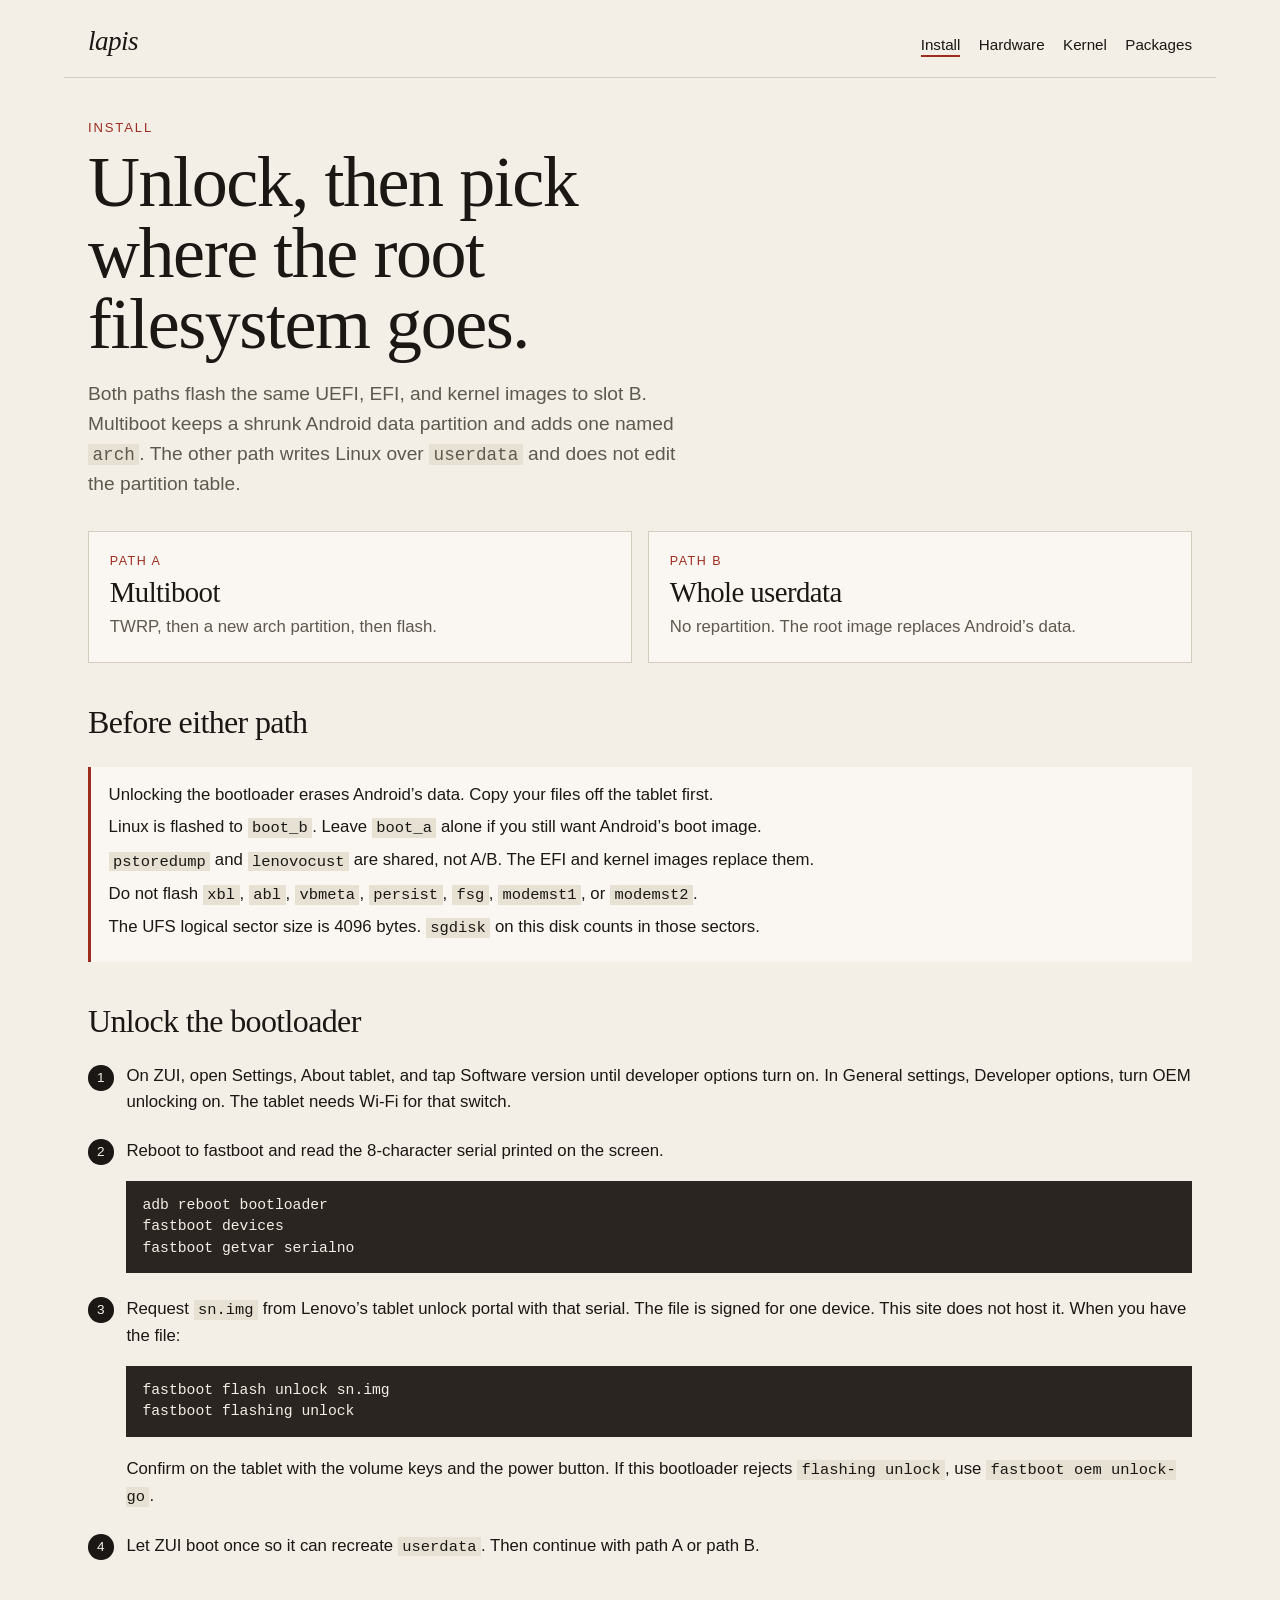
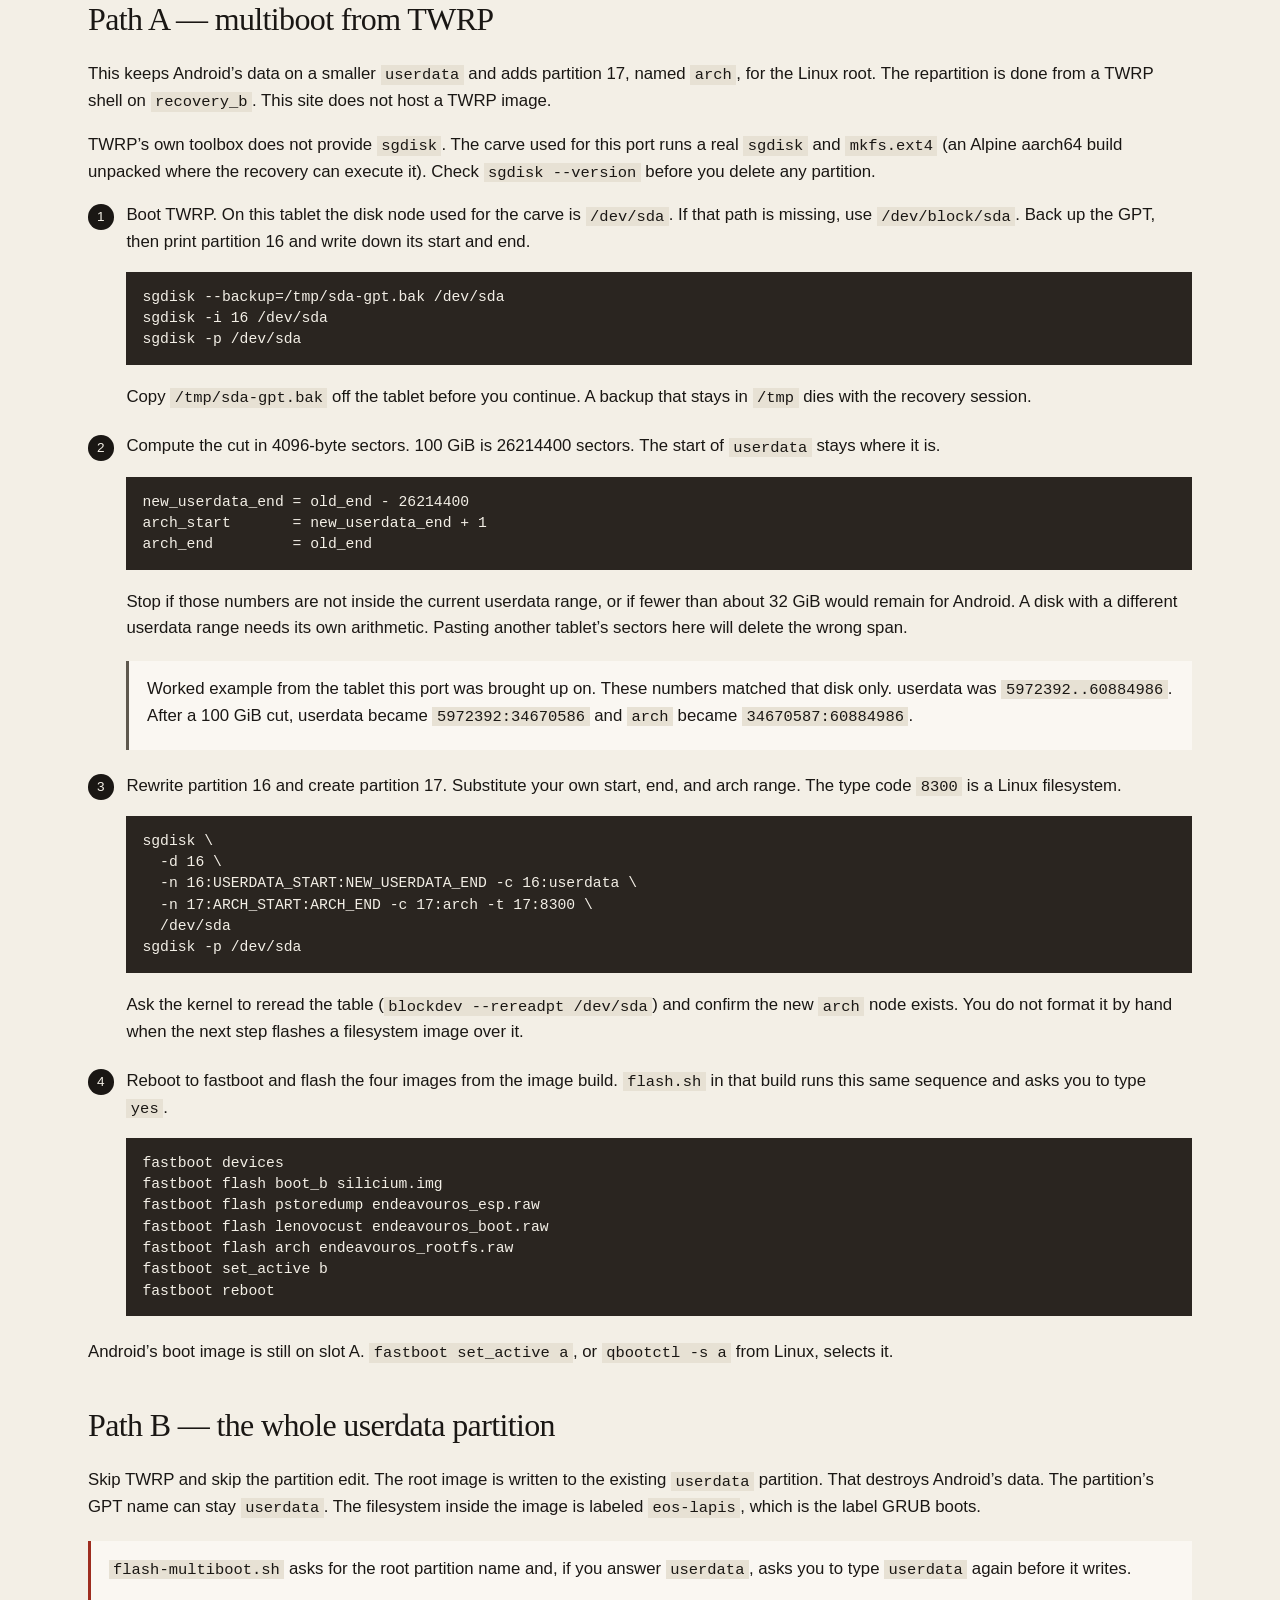
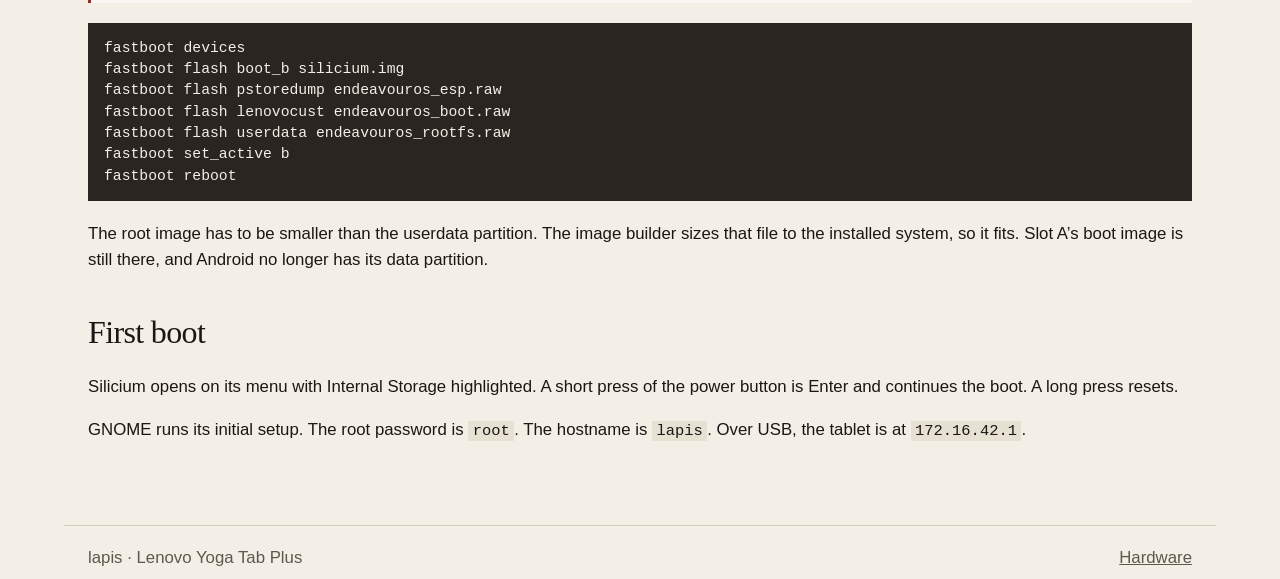
==== guide.html @ 17f20aee "Add the lapis project site. The pages describe the Yoga Tab Plus port and the two ways to flash it." ====
<!doctype html>
<html lang="en">
<head>
  <meta charset="utf-8">
  <meta name="viewport" content="width=device-width, initial-scale=1">
  <title>Install — lapis</title>
  <meta name="description" content="Unlock the Yoga Tab Plus and install Linux, either beside Android or on the userdata partition.">
  <link rel="icon" href="favicon.svg" type="image/svg+xml">
  <link rel="stylesheet" href="css/site.css">
</head>
<body>
  <a class="skip" href="#content">Skip to content</a>
  <header class="bar">
    <a class="mark" href="index.html">lapis</a>
    <nav>
      <a href="guide.html" aria-current="page">Install</a>
      <a href="hardware.html">Hardware</a>
      <a href="https://github.com/Lenovo-Yoga-Tab-Plus/linux-lapis">Kernel</a>
      <a href="https://github.com/Lenovo-Yoga-Tab-Plus/lapis-pkgs">Packages</a>
    </nav>
  </header>
  <main id="content">
    <p class="kicker">Install</p>
    <h1>Unlock, then pick where the root filesystem goes.</h1>
    <p class="lede">Both paths flash the same UEFI, EFI, and kernel images to slot B. Multiboot keeps a shrunk Android data partition and adds one named <code>arch</code>. The other path writes Linux over <code>userdata</code> and does not edit the partition table.</p>
    <div class="choices">
      <a class="choice" href="#multiboot">
        <span class="choice-kicker">Path A</span>
        <strong>Multiboot</strong>
        <span>TWRP, then a new arch partition, then flash.</span>
      </a>
      <a class="choice" href="#userdata">
        <span class="choice-kicker">Path B</span>
        <strong>Whole userdata</strong>
        <span>No repartition. The root image replaces Android’s data.</span>
      </a>
    </div>

    <h2 id="warnings">Before either path</h2>
    <div class="warn">
      <p>Unlocking the bootloader erases Android’s data. Copy your files off the tablet first.</p>
      <p>Linux is flashed to <code>boot_b</code>. Leave <code>boot_a</code> alone if you still want Android’s boot image.</p>
      <p><code>pstoredump</code> and <code>lenovocust</code> are shared, not A/B. The EFI and kernel images replace them.</p>
      <p>Do not flash <code>xbl</code>, <code>abl</code>, <code>vbmeta</code>, <code>persist</code>, <code>fsg</code>, <code>modemst1</code>, or <code>modemst2</code>.</p>
      <p>The UFS logical sector size is 4096 bytes. <code>sgdisk</code> on this disk counts in those sectors.</p>
    </div>

    <h2 id="unlock">Unlock the bootloader</h2>
    <ol class="steps">
      <li>
        <p>On ZUI, open Settings, About tablet, and tap Software version until developer options turn on. In General settings, Developer options, turn OEM unlocking on. The tablet needs Wi-Fi for that switch.</p>
      </li>
      <li>
        <p>Reboot to fastboot and read the 8-character serial printed on the screen.</p>
        <pre><code>adb reboot bootloader
fastboot devices
fastboot getvar serialno</code></pre>
      </li>
      <li>
        <p>Request <code>sn.img</code> from Lenovo’s tablet unlock portal with that serial. The file is signed for one device. This site does not host it. When you have the file:</p>
        <pre><code>fastboot flash unlock sn.img
fastboot flashing unlock</code></pre>
        <p>Confirm on the tablet with the volume keys and the power button. If this bootloader rejects <code>flashing unlock</code>, use <code>fastboot oem unlock-go</code>.</p>
      </li>
      <li>
        <p>Let ZUI boot once so it can recreate <code>userdata</code>. Then continue with path A or path B.</p>
      </li>
    </ol>

    <h2 id="multiboot">Path A — multiboot from TWRP</h2>
    <p>This keeps Android’s data on a smaller <code>userdata</code> and adds partition 17, named <code>arch</code>, for the Linux root. The repartition is done from a TWRP shell on <code>recovery_b</code>. This site does not host a TWRP image.</p>
    <p>TWRP’s own toolbox does not provide <code>sgdisk</code>. The carve used for this port runs a real <code>sgdisk</code> and <code>mkfs.ext4</code> (an Alpine aarch64 build unpacked where the recovery can execute it). Check <code>sgdisk --version</code> before you delete any partition.</p>
    <ol class="steps">
      <li>
        <p>Boot TWRP. On this tablet the disk node used for the carve is <code>/dev/sda</code>. If that path is missing, use <code>/dev/block/sda</code>. Back up the GPT, then print partition 16 and write down its start and end.</p>
        <pre><code>sgdisk --backup=/tmp/sda-gpt.bak /dev/sda
sgdisk -i 16 /dev/sda
sgdisk -p /dev/sda</code></pre>
        <p>Copy <code>/tmp/sda-gpt.bak</code> off the tablet before you continue. A backup that stays in <code>/tmp</code> dies with the recovery session.</p>
      </li>
      <li>
        <p>Compute the cut in 4096-byte sectors. 100 GiB is 26214400 sectors. The start of <code>userdata</code> stays where it is.</p>
        <pre><code>new_userdata_end = old_end - 26214400
arch_start       = new_userdata_end + 1
arch_end         = old_end</code></pre>
        <p>Stop if those numbers are not inside the current userdata range, or if fewer than about 32 GiB would remain for Android. A disk with a different userdata range needs its own arithmetic. Pasting another tablet’s sectors here will delete the wrong span.</p>
        <div class="example">
          <p>Worked example from the tablet this port was brought up on. These numbers matched that disk only. userdata was <code>5972392..60884986</code>. After a 100 GiB cut, userdata became <code>5972392:34670586</code> and <code>arch</code> became <code>34670587:60884986</code>.</p>
        </div>
      </li>
      <li>
        <p>Rewrite partition 16 and create partition 17. Substitute your own start, end, and arch range. The type code <code>8300</code> is a Linux filesystem.</p>
        <pre><code>sgdisk \
  -d 16 \
  -n 16:USERDATA_START:NEW_USERDATA_END -c 16:userdata \
  -n 17:ARCH_START:ARCH_END -c 17:arch -t 17:8300 \
  /dev/sda
sgdisk -p /dev/sda</code></pre>
        <p>Ask the kernel to reread the table (<code>blockdev --rereadpt /dev/sda</code>) and confirm the new <code>arch</code> node exists. You do not format it by hand when the next step flashes a filesystem image over it.</p>
      </li>
      <li>
        <p>Reboot to fastboot and flash the four images from the image build. <code>flash.sh</code> in that build runs this same sequence and asks you to type <code>yes</code>.</p>
        <pre><code>fastboot devices
fastboot flash boot_b silicium.img
fastboot flash pstoredump endeavouros_esp.raw
fastboot flash lenovocust endeavouros_boot.raw
fastboot flash arch endeavouros_rootfs.raw
fastboot set_active b
fastboot reboot</code></pre>
      </li>
    </ol>
    <p>Android’s boot image is still on slot A. <code>fastboot set_active a</code>, or <code>qbootctl -s a</code> from Linux, selects it.</p>

    <h2 id="userdata">Path B — the whole userdata partition</h2>
    <p>Skip TWRP and skip the partition edit. The root image is written to the existing <code>userdata</code> partition. That destroys Android’s data. The partition’s GPT name can stay <code>userdata</code>. The filesystem inside the image is labeled <code>eos-lapis</code>, which is the label GRUB boots.</p>
    <div class="warn">
      <p><code>flash-multiboot.sh</code> asks for the root partition name and, if you answer <code>userdata</code>, asks you to type <code>userdata</code> again before it writes.</p>
    </div>
    <pre><code>fastboot devices
fastboot flash boot_b silicium.img
fastboot flash pstoredump endeavouros_esp.raw
fastboot flash lenovocust endeavouros_boot.raw
fastboot flash userdata endeavouros_rootfs.raw
fastboot set_active b
fastboot reboot</code></pre>
    <p>The root image has to be smaller than the userdata partition. The image builder sizes that file to the installed system, so it fits. Slot A’s boot image is still there, and Android no longer has its data partition.</p>

    <h2 id="first-boot">First boot</h2>
    <p>Silicium opens on its menu with Internal Storage highlighted. A short press of the power button is Enter and continues the boot. A long press resets.</p>
    <p>GNOME runs its initial setup. The root password is <code>root</code>. The hostname is <code>lapis</code>. Over USB, the tablet is at <code>172.16.42.1</code>.</p>
  </main>
  <footer>
    <span>lapis · Lenovo Yoga Tab Plus</span>
    <span><a href="hardware.html">Hardware</a></span>
  </footer>
</body>
</html>
---- css/site.css ----
:root {
  --paper: #f3efe6;
  --paper-2: #e7e1d4;
  --ink: #1a1714;
  --muted: #5e584e;
  --line: #d4ccbe;
  --red: #9d2c1f;
  --red-dark: #7c2218;
  --card: #faf7f2;
  --code: #2a2520;
  --max: 72rem;
}

* { box-sizing: border-box; }

html { scroll-behavior: smooth; }

body {
  margin: 0;
  color: var(--ink);
  background: var(--paper);
  font-family: "Segoe UI", "Helvetica Neue", Helvetica, Arial, sans-serif;
  font-size: 1.05rem;
  line-height: 1.55;
}

h1, h2, h3, .mark, .choice strong {
  font-family: "Iowan Old Style", "Palatino Linotype", Palatino, Georgia, serif;
  font-weight: 500;
  letter-spacing: -0.02em;
}

a { color: var(--red-dark); }
a:hover { color: var(--red); }

.skip {
  position: absolute;
  left: 1rem;
  top: -3rem;
  background: var(--ink);
  color: var(--paper);
  padding: 0.4rem 0.7rem;
}
.skip:focus { top: 0.5rem; }

.bar {
  display: flex;
  justify-content: space-between;
  align-items: baseline;
  gap: 1.5rem;
  max-width: var(--max);
  margin: 0 auto;
  padding: 1.25rem 1.5rem 0.9rem;
  border-bottom: 1px solid var(--line);
}

.mark {
  color: var(--ink);
  text-decoration: none;
  font-size: 1.7rem;
  font-style: italic;
}

nav { display: flex; flex-wrap: wrap; gap: 1.15rem; }
nav a {
  color: var(--ink);
  text-decoration: none;
  font-size: 0.95rem;
}
nav a:hover { color: var(--red); }
nav a[aria-current="page"] { box-shadow: inset 0 -2px 0 var(--red); }

main {
  max-width: var(--max);
  margin: 0 auto;
  padding: 2.5rem 1.5rem 4rem;
}

.kicker {
  margin: 0 0 0.6rem;
  color: var(--red);
  font-size: 0.82rem;
  letter-spacing: 0.14em;
  text-transform: uppercase;
}

h1 {
  margin: 0;
  max-width: 16ch;
  font-size: clamp(2.6rem, 6vw, 4.5rem);
  line-height: 0.98;
}

.lede {
  max-width: 38rem;
  margin: 1.25rem 0 0;
  font-size: 1.2rem;
  color: var(--muted);
}

.choices {
  display: grid;
  grid-template-columns: 1fr 1fr;
  gap: 1rem;
  margin-top: 2rem;
}

.choice {
  display: flex;
  flex-direction: column;
  gap: 0.35rem;
  padding: 1.25rem 1.3rem 1.35rem;
  background: var(--card);
  border: 1px solid var(--line);
  color: var(--ink);
  text-decoration: none;
}
.choice:hover { border-color: var(--red); }
.choice-kicker {
  color: var(--red);
  font-size: 0.78rem;
  letter-spacing: 0.12em;
  text-transform: uppercase;
}
.choice strong { font-size: 1.8rem; line-height: 1.1; }
.choice span:last-child { color: var(--muted); }

.specs {
  display: grid;
  grid-template-columns: repeat(4, 1fr);
  gap: 1rem;
  margin: 2.75rem 0 0;
  padding: 1.25rem 0;
  border-top: 1px solid var(--ink);
  border-bottom: 1px solid var(--ink);
}
.specs div { margin: 0; }
.specs dt {
  color: var(--muted);
  font-size: 0.78rem;
  letter-spacing: 0.12em;
  text-transform: uppercase;
}
.specs dd { margin: 0.35rem 0 0; }

.split {
  display: grid;
  grid-template-columns: 1.4fr 1fr;
  gap: 3rem;
  margin-top: 3rem;
}

h2 { font-size: 2rem; margin: 2.2rem 0 0.6rem; }
h3 { font-size: 1.35rem; margin: 1.6rem 0 0.4rem; }

ul { padding-left: 1.15rem; }
li + li { margin-top: 0.3rem; }

.note, .warn, .example {
  margin: 1.25rem 0;
  padding: 0.9rem 1rem 0.9rem 1.1rem;
  background: var(--card);
  border-left: 3px solid var(--ink);
}
.warn { border-left-color: var(--red); }
.example { border-left-color: var(--muted); }
.note p, .warn p, .example p { margin: 0.4rem 0; }
.note p:first-child, .warn p:first-child, .example p:first-child { margin-top: 0; }

pre {
  overflow-x: auto;
  margin: 0.8rem 0 1.2rem;
  padding: 0.9rem 1rem;
  background: var(--code);
  color: #f3efe6;
  font-size: 0.92rem;
  line-height: 1.45;
}
code { font-family: "IBM Plex Mono", "Source Code Pro", ui-monospace, monospace; }
p code, li code, dd code {
  font-size: 0.92em;
  background: var(--paper-2);
  padding: 0.05rem 0.28rem;
}
pre code {
  background: none;
  color: inherit;
  padding: 0;
  font-size: 0.92rem;
}

table {
  width: 100%;
  border-collapse: collapse;
  margin: 1rem 0 1.5rem;
  font-size: 0.98rem;
}
th, td {
  text-align: left;
  padding: 0.55rem 0.6rem;
  border-bottom: 1px solid var(--line);
  vertical-align: top;
}
th {
  font-size: 0.78rem;
  letter-spacing: 0.08em;
  text-transform: uppercase;
  color: var(--muted);
  font-weight: 600;
}

.steps { list-style: none; padding: 0; counter-reset: step; }
.steps > li {
  margin: 0 0 1.4rem;
  padding-left: 2.4rem;
  position: relative;
}
.steps > li::before {
  counter-increment: step;
  content: counter(step);
  position: absolute;
  left: 0;
  top: 0.1rem;
  width: 1.6rem;
  height: 1.6rem;
  border-radius: 50%;
  background: var(--ink);
  color: var(--paper);
  font-size: 0.85rem;
  line-height: 1.6rem;
  text-align: center;
}

footer {
  max-width: var(--max);
  margin: 0 auto;
  padding: 1.2rem 1.5rem 2rem;
  border-top: 1px solid var(--line);
  color: var(--muted);
  display: flex;
  justify-content: space-between;
  gap: 1rem;
  flex-wrap: wrap;
}
footer a { color: var(--muted); }

@media (max-width: 800px) {
  .choices, .split, .specs { grid-template-columns: 1fr 1fr; }
  .split { gap: 1.5rem; }
  h1 { max-width: none; }
}
@media (max-width: 560px) {
  .specs, .choices { grid-template-columns: 1fr; }
  .bar { flex-direction: column; align-items: flex-start; }
}
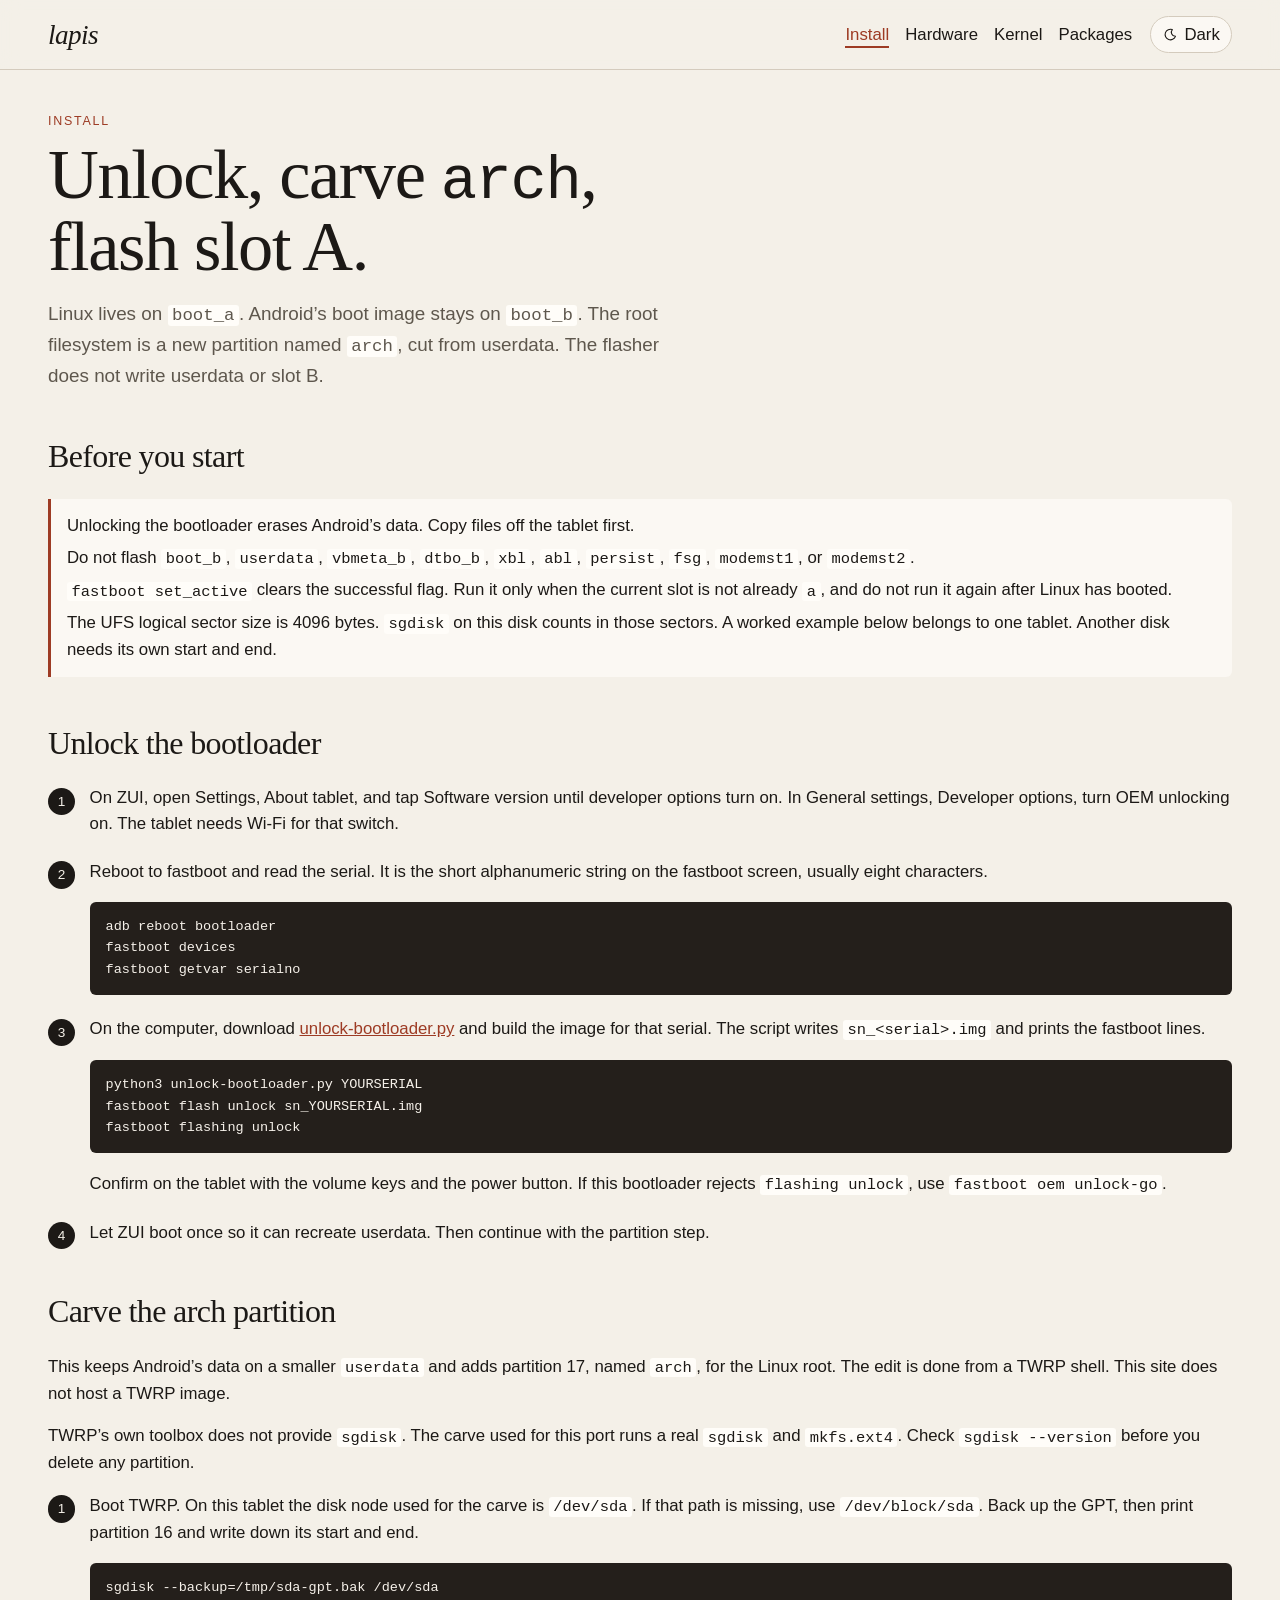
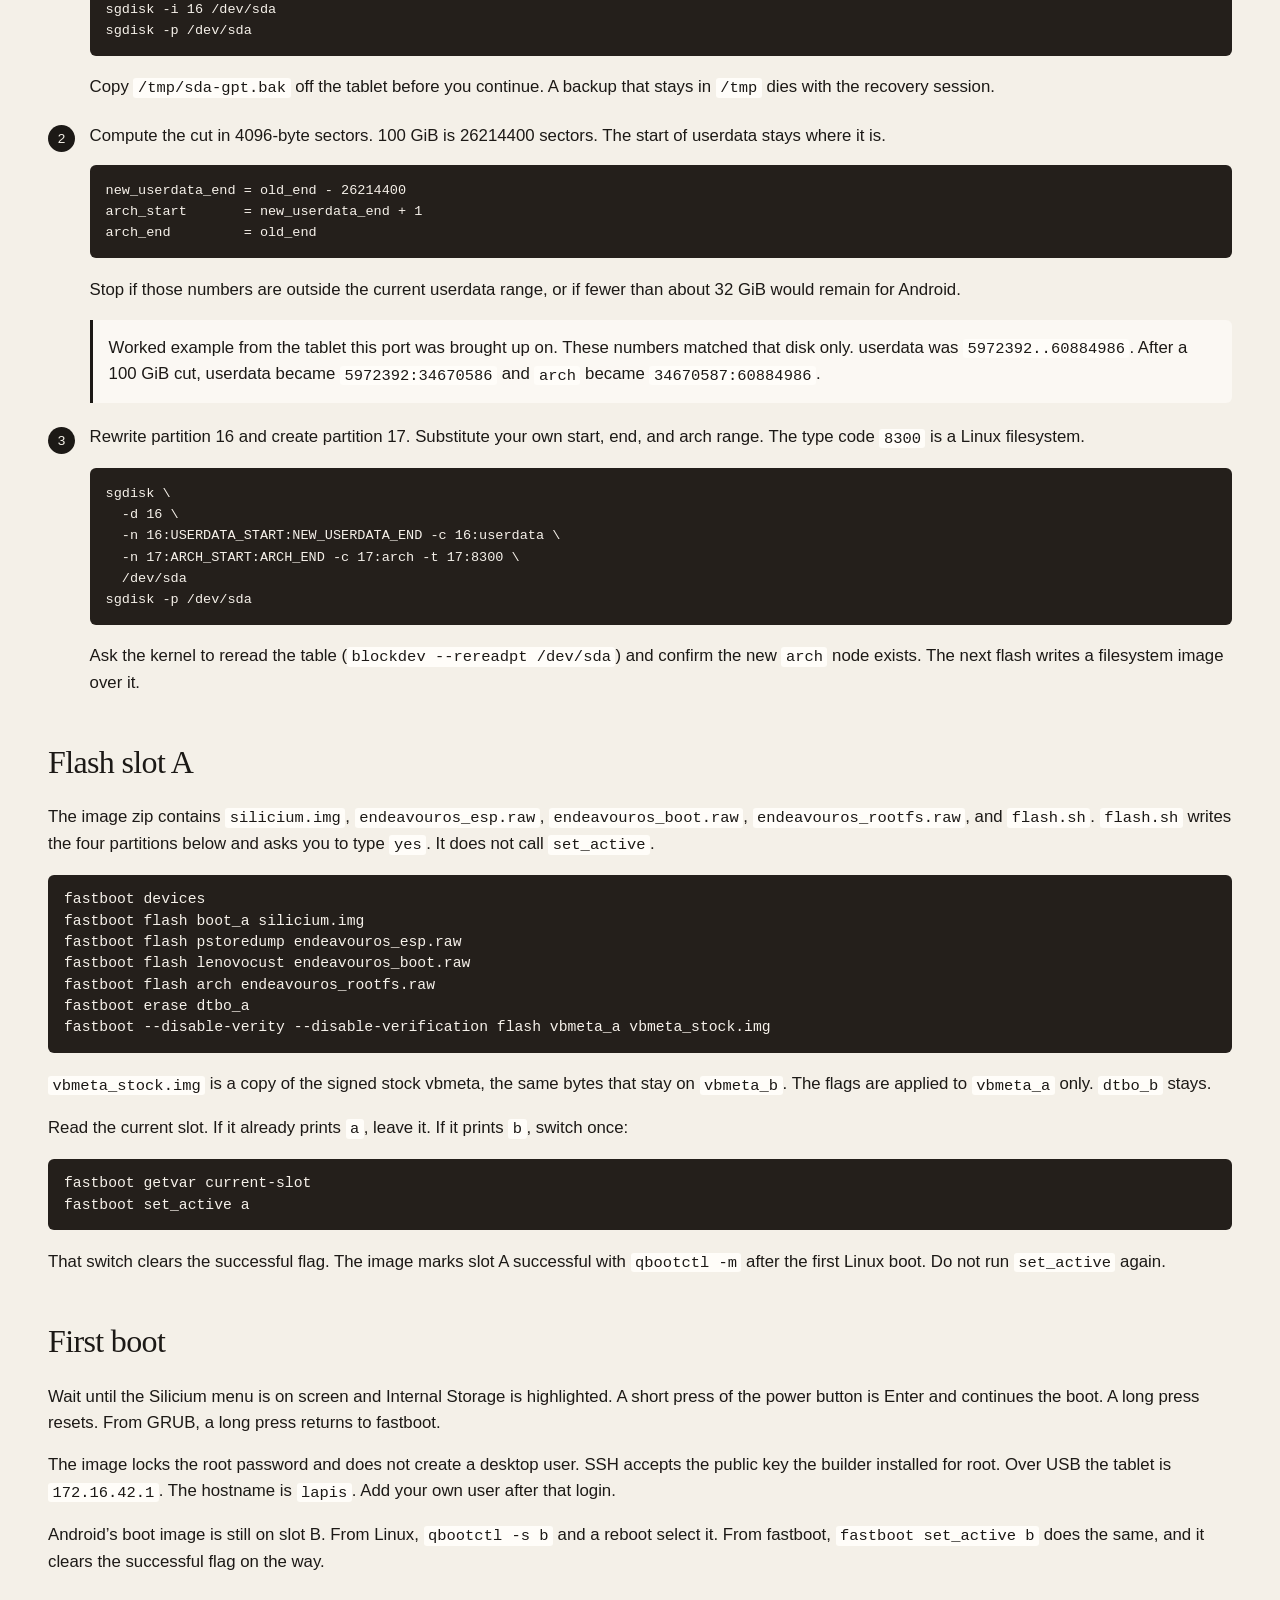
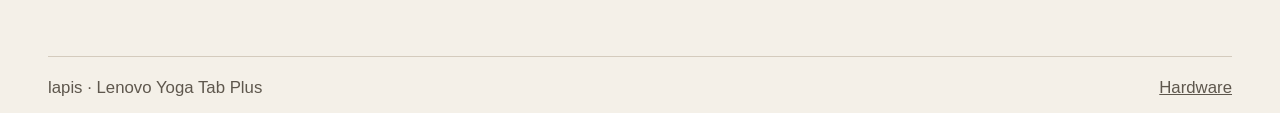
==== commit c95fecd4: "Publish the install site in dark and light, and build the unlock image locally. Pages deploys from a" ====
--- a/guide.html
+++ b/guide.html
@@ -4,45 +4,50 @@
   <meta charset="utf-8">
   <meta name="viewport" content="width=device-width, initial-scale=1">
   <title>Install — lapis</title>
-  <meta name="description" content="Unlock the Yoga Tab Plus and install Linux, either beside Android or on the userdata partition.">
+  <meta name="description" content="Unlock the Yoga Tab Plus with unlock-bootloader.py and install EndeavourOS on slot A.">
+  <meta name="theme-color" content="#12110f">
   <link rel="icon" href="favicon.svg" type="image/svg+xml">
   <link rel="stylesheet" href="css/site.css">
+  <script>
+    try {
+      var saved = localStorage.getItem("lapis-theme");
+      var theme = saved || (matchMedia("(prefers-color-scheme: light)").matches ? "light" : "dark");
+      document.documentElement.dataset.theme = theme;
+    } catch (error) {
+      document.documentElement.dataset.theme = "dark";
+    }
+  </script>
 </head>
 <body>
   <a class="skip" href="#content">Skip to content</a>
   <header class="bar">
     <a class="mark" href="index.html">lapis</a>
-    <nav>
-      <a href="guide.html" aria-current="page">Install</a>
-      <a href="hardware.html">Hardware</a>
-      <a href="https://github.com/Lenovo-Yoga-Tab-Plus/linux-lapis">Kernel</a>
-      <a href="https://github.com/Lenovo-Yoga-Tab-Plus/lapis-pkgs">Packages</a>
-    </nav>
+    <div class="bar-tools">
+      <nav>
+        <a href="guide.html" aria-current="page">Install</a>
+        <a href="hardware.html">Hardware</a>
+        <a href="https://github.com/Lenovo-Yoga-Tab-Plus/linux-lapis">Kernel</a>
+        <a href="https://github.com/Lenovo-Yoga-Tab-Plus/lapis-pkgs">Packages</a>
+      </nav>
+      <button class="theme" id="theme-toggle" type="button" aria-pressed="true">
+        <svg class="icon when-dark" aria-hidden="true"><use href="icons.svg#sun"></use></svg>
+        <svg class="icon when-light" aria-hidden="true"><use href="icons.svg#moon"></use></svg>
+        <span class="when-dark">Light</span>
+        <span class="when-light">Dark</span>
+      </button>
+    </div>
   </header>
   <main id="content">
     <p class="kicker">Install</p>
-    <h1>Unlock, then pick where the root filesystem goes.</h1>
-    <p class="lede">Both paths flash the same UEFI, EFI, and kernel images to slot B. Multiboot keeps a shrunk Android data partition and adds one named <code>arch</code>. The other path writes Linux over <code>userdata</code> and does not edit the partition table.</p>
-    <div class="choices">
-      <a class="choice" href="#multiboot">
-        <span class="choice-kicker">Path A</span>
-        <strong>Multiboot</strong>
-        <span>TWRP, then a new arch partition, then flash.</span>
-      </a>
-      <a class="choice" href="#userdata">
-        <span class="choice-kicker">Path B</span>
-        <strong>Whole userdata</strong>
-        <span>No repartition. The root image replaces Android’s data.</span>
-      </a>
-    </div>
+    <h1>Unlock, carve <code>arch</code>, flash slot A.</h1>
+    <p class="lede">Linux lives on <code>boot_a</code>. Android’s boot image stays on <code>boot_b</code>. The root filesystem is a new partition named <code>arch</code>, cut from userdata. The flasher does not write userdata or slot B.</p>
 
-    <h2 id="warnings">Before either path</h2>
+    <h2 id="warnings">Before you start</h2>
     <div class="warn">
-      <p>Unlocking the bootloader erases Android’s data. Copy your files off the tablet first.</p>
-      <p>Linux is flashed to <code>boot_b</code>. Leave <code>boot_a</code> alone if you still want Android’s boot image.</p>
-      <p><code>pstoredump</code> and <code>lenovocust</code> are shared, not A/B. The EFI and kernel images replace them.</p>
-      <p>Do not flash <code>xbl</code>, <code>abl</code>, <code>vbmeta</code>, <code>persist</code>, <code>fsg</code>, <code>modemst1</code>, or <code>modemst2</code>.</p>
-      <p>The UFS logical sector size is 4096 bytes. <code>sgdisk</code> on this disk counts in those sectors.</p>
+      <p>Unlocking the bootloader erases Android’s data. Copy files off the tablet first.</p>
+      <p>Do not flash <code>boot_b</code>, <code>userdata</code>, <code>vbmeta_b</code>, <code>dtbo_b</code>, <code>xbl</code>, <code>abl</code>, <code>persist</code>, <code>fsg</code>, <code>modemst1</code>, or <code>modemst2</code>.</p>
+      <p><code>fastboot set_active</code> clears the successful flag. Run it only when the current slot is not already <code>a</code>, and do not run it again after Linux has booted.</p>
+      <p>The UFS logical sector size is 4096 bytes. <code>sgdisk</code> on this disk counts in those sectors. A worked example below belongs to one tablet. Another disk needs its own start and end.</p>
     </div>
 
     <h2 id="unlock">Unlock the bootloader</h2>
@@ -51,25 +56,26 @@
         <p>On ZUI, open Settings, About tablet, and tap Software version until developer options turn on. In General settings, Developer options, turn OEM unlocking on. The tablet needs Wi-Fi for that switch.</p>
       </li>
       <li>
-        <p>Reboot to fastboot and read the 8-character serial printed on the screen.</p>
+        <p>Reboot to fastboot and read the serial. It is the short alphanumeric string on the fastboot screen, usually eight characters.</p>
         <pre><code>adb reboot bootloader
 fastboot devices
 fastboot getvar serialno</code></pre>
       </li>
       <li>
-        <p>Request <code>sn.img</code> from Lenovo’s tablet unlock portal with that serial. The file is signed for one device. This site does not host it. When you have the file:</p>
-        <pre><code>fastboot flash unlock sn.img
+        <p>On the computer, download <a href="unlock-bootloader.py">unlock-bootloader.py</a> and build the image for that serial. The script writes <code>sn_&lt;serial&gt;.img</code> and prints the fastboot lines.</p>
+        <pre><code>python3 unlock-bootloader.py YOURSERIAL
+fastboot flash unlock sn_YOURSERIAL.img
 fastboot flashing unlock</code></pre>
         <p>Confirm on the tablet with the volume keys and the power button. If this bootloader rejects <code>flashing unlock</code>, use <code>fastboot oem unlock-go</code>.</p>
       </li>
       <li>
-        <p>Let ZUI boot once so it can recreate <code>userdata</code>. Then continue with path A or path B.</p>
+        <p>Let ZUI boot once so it can recreate userdata. Then continue with the partition step.</p>
       </li>
     </ol>
 
-    <h2 id="multiboot">Path A — multiboot from TWRP</h2>
-    <p>This keeps Android’s data on a smaller <code>userdata</code> and adds partition 17, named <code>arch</code>, for the Linux root. The repartition is done from a TWRP shell on <code>recovery_b</code>. This site does not host a TWRP image.</p>
-    <p>TWRP’s own toolbox does not provide <code>sgdisk</code>. The carve used for this port runs a real <code>sgdisk</code> and <code>mkfs.ext4</code> (an Alpine aarch64 build unpacked where the recovery can execute it). Check <code>sgdisk --version</code> before you delete any partition.</p>
+    <h2 id="partition">Carve the arch partition</h2>
+    <p>This keeps Android’s data on a smaller <code>userdata</code> and adds partition 17, named <code>arch</code>, for the Linux root. The edit is done from a TWRP shell. This site does not host a TWRP image.</p>
+    <p>TWRP’s own toolbox does not provide <code>sgdisk</code>. The carve used for this port runs a real <code>sgdisk</code> and <code>mkfs.ext4</code>. Check <code>sgdisk --version</code> before you delete any partition.</p>
     <ol class="steps">
       <li>
         <p>Boot TWRP. On this tablet the disk node used for the carve is <code>/dev/sda</code>. If that path is missing, use <code>/dev/block/sda</code>. Back up the GPT, then print partition 16 and write down its start and end.</p>
@@ -79,12 +85,12 @@
         <p>Copy <code>/tmp/sda-gpt.bak</code> off the tablet before you continue. A backup that stays in <code>/tmp</code> dies with the recovery session.</p>
       </li>
       <li>
-        <p>Compute the cut in 4096-byte sectors. 100 GiB is 26214400 sectors. The start of <code>userdata</code> stays where it is.</p>
+        <p>Compute the cut in 4096-byte sectors. 100 GiB is 26214400 sectors. The start of userdata stays where it is.</p>
         <pre><code>new_userdata_end = old_end - 26214400
 arch_start       = new_userdata_end + 1
 arch_end         = old_end</code></pre>
-        <p>Stop if those numbers are not inside the current userdata range, or if fewer than about 32 GiB would remain for Android. A disk with a different userdata range needs its own arithmetic. Pasting another tablet’s sectors here will delete the wrong span.</p>
-        <div class="example">
+        <p>Stop if those numbers are outside the current userdata range, or if fewer than about 32 GiB would remain for Android.</p>
+        <div class="note">
           <p>Worked example from the tablet this port was brought up on. These numbers matched that disk only. userdata was <code>5972392..60884986</code>. After a 100 GiB cut, userdata became <code>5972392:34670586</code> and <code>arch</code> became <code>34670587:60884986</code>.</p>
         </div>
       </li>
@@ -96,42 +102,34 @@
   -n 17:ARCH_START:ARCH_END -c 17:arch -t 17:8300 \
   /dev/sda
 sgdisk -p /dev/sda</code></pre>
-        <p>Ask the kernel to reread the table (<code>blockdev --rereadpt /dev/sda</code>) and confirm the new <code>arch</code> node exists. You do not format it by hand when the next step flashes a filesystem image over it.</p>
+        <p>Ask the kernel to reread the table (<code>blockdev --rereadpt /dev/sda</code>) and confirm the new <code>arch</code> node exists. The next flash writes a filesystem image over it.</p>
       </li>
-      <li>
-        <p>Reboot to fastboot and flash the four images from the image build. <code>flash.sh</code> in that build runs this same sequence and asks you to type <code>yes</code>.</p>
-        <pre><code>fastboot devices
-fastboot flash boot_b silicium.img
+    </ol>
+
+    <h2 id="flash">Flash slot A</h2>
+    <p>The image zip contains <code>silicium.img</code>, <code>endeavouros_esp.raw</code>, <code>endeavouros_boot.raw</code>, <code>endeavouros_rootfs.raw</code>, and <code>flash.sh</code>. <code>flash.sh</code> writes the four partitions below and asks you to type <code>yes</code>. It does not call <code>set_active</code>.</p>
+    <pre><code>fastboot devices
+fastboot flash boot_a silicium.img
 fastboot flash pstoredump endeavouros_esp.raw
 fastboot flash lenovocust endeavouros_boot.raw
 fastboot flash arch endeavouros_rootfs.raw
-fastboot set_active b
-fastboot reboot</code></pre>
-      </li>
-    </ol>
-    <p>Android’s boot image is still on slot A. <code>fastboot set_active a</code>, or <code>qbootctl -s a</code> from Linux, selects it.</p>
-
-    <h2 id="userdata">Path B — the whole userdata partition</h2>
-    <p>Skip TWRP and skip the partition edit. The root image is written to the existing <code>userdata</code> partition. That destroys Android’s data. The partition’s GPT name can stay <code>userdata</code>. The filesystem inside the image is labeled <code>eos-lapis</code>, which is the label GRUB boots.</p>
-    <div class="warn">
-      <p><code>flash-multiboot.sh</code> asks for the root partition name and, if you answer <code>userdata</code>, asks you to type <code>userdata</code> again before it writes.</p>
-    </div>
-    <pre><code>fastboot devices
-fastboot flash boot_b silicium.img
-fastboot flash pstoredump endeavouros_esp.raw
-fastboot flash lenovocust endeavouros_boot.raw
-fastboot flash userdata endeavouros_rootfs.raw
-fastboot set_active b
-fastboot reboot</code></pre>
-    <p>The root image has to be smaller than the userdata partition. The image builder sizes that file to the installed system, so it fits. Slot A’s boot image is still there, and Android no longer has its data partition.</p>
+fastboot erase dtbo_a
+fastboot --disable-verity --disable-verification flash vbmeta_a vbmeta_stock.img</code></pre>
+    <p><code>vbmeta_stock.img</code> is a copy of the signed stock vbmeta, the same bytes that stay on <code>vbmeta_b</code>. The flags are applied to <code>vbmeta_a</code> only. <code>dtbo_b</code> stays.</p>
+    <p>Read the current slot. If it already prints <code>a</code>, leave it. If it prints <code>b</code>, switch once:</p>
+    <pre><code>fastboot getvar current-slot
+fastboot set_active a</code></pre>
+    <p>That switch clears the successful flag. The image marks slot A successful with <code>qbootctl -m</code> after the first Linux boot. Do not run <code>set_active</code> again.</p>
 
     <h2 id="first-boot">First boot</h2>
-    <p>Silicium opens on its menu with Internal Storage highlighted. A short press of the power button is Enter and continues the boot. A long press resets.</p>
-    <p>GNOME runs its initial setup. The root password is <code>root</code>. The hostname is <code>lapis</code>. Over USB, the tablet is at <code>172.16.42.1</code>.</p>
+    <p>Wait until the Silicium menu is on screen and Internal Storage is highlighted. A short press of the power button is Enter and continues the boot. A long press resets. From GRUB, a long press returns to fastboot.</p>
+    <p>The image locks the root password and does not create a desktop user. SSH accepts the public key the builder installed for root. Over USB the tablet is <code>172.16.42.1</code>. The hostname is <code>lapis</code>. Add your own user after that login.</p>
+    <p>Android’s boot image is still on slot B. From Linux, <code>qbootctl -s b</code> and a reboot select it. From fastboot, <code>fastboot set_active b</code> does the same, and it clears the successful flag on the way.</p>
   </main>
   <footer>
     <span>lapis · Lenovo Yoga Tab Plus</span>
     <span><a href="hardware.html">Hardware</a></span>
   </footer>
+  <script src="js/site.js"></script>
 </body>
 </html>
--- a/css/site.css
+++ b/css/site.css
@@ -1,14 +1,33 @@
 :root {
-  --paper: #f3efe6;
-  --paper-2: #e7e1d4;
-  --ink: #1a1714;
-  --muted: #5e584e;
-  --line: #d4ccbe;
-  --red: #9d2c1f;
-  --red-dark: #7c2218;
-  --card: #faf7f2;
-  --code: #2a2520;
-  --max: 72rem;
+  color-scheme: dark;
+  --bg: #12110f;
+  --bg-raised: #1c1a17;
+  --ink: #f3eee6;
+  --muted: #b7aea1;
+  --line: #3a342c;
+  --accent: #e07a4c;
+  --accent-ink: #2a140c;
+  --card: #211e1a;
+  --code: #0c0b0a;
+  --code-ink: #f3eee6;
+  --ok: #8fbf8a;
+  --max: 74rem;
+  --shadow: none;
+}
+
+html[data-theme="light"] {
+  color-scheme: light;
+  --bg: #f4f0e8;
+  --bg-raised: #fffdf9;
+  --ink: #1c1916;
+  --muted: #5e574d;
+  --line: #d4cbbd;
+  --accent: #9d3b24;
+  --accent-ink: #fff8f4;
+  --card: #fbf8f3;
+  --code: #241f1b;
+  --code-ink: #f6f1ea;
+  --ok: #2f6b3a;
 }
 
 * { box-sizing: border-box; }
@@ -17,41 +36,56 @@
 
 body {
   margin: 0;
-  color: var(--ink);
-  background: var(--paper);
+  background: var(--bg);
+  color: var(--ink);
   font-family: "Segoe UI", "Helvetica Neue", Helvetica, Arial, sans-serif;
   font-size: 1.05rem;
   line-height: 1.55;
 }
 
-h1, h2, h3, .mark, .choice strong {
-  font-family: "Iowan Old Style", "Palatino Linotype", Palatino, Georgia, serif;
+h1, h2, h3, .mark, .step strong, .choice strong {
+  font-family: "Iowan Old Style", Palatino, "Palatino Linotype", Georgia, serif;
   font-weight: 500;
   letter-spacing: -0.02em;
 }
 
-a { color: var(--red-dark); }
-a:hover { color: var(--red); }
+a { color: var(--accent); }
+a:hover { text-decoration-thickness: 2px; }
+
+img, svg { display: block; }
 
 .skip {
   position: absolute;
   left: 1rem;
   top: -3rem;
   background: var(--ink);
-  color: var(--paper);
+  color: var(--bg);
   padding: 0.4rem 0.7rem;
 }
-.skip:focus { top: 0.5rem; }
+.skip:focus { top: 0.6rem; }
 
 .bar {
+  position: sticky;
+  top: 0;
+  z-index: 2;
   display: flex;
+  align-items: center;
   justify-content: space-between;
-  align-items: baseline;
-  gap: 1.5rem;
-  max-width: var(--max);
+  gap: 1rem;
+  padding: 0.85rem 1.5rem;
+  background: color-mix(in srgb, var(--bg) 92%, transparent);
+  border-bottom: 1px solid var(--line);
+  backdrop-filter: blur(10px);
+}
+
+.bar-inner, .wrap {
+  width: min(var(--max), 100%);
   margin: 0 auto;
-  padding: 1.25rem 1.5rem 0.9rem;
-  border-bottom: 1px solid var(--line);
+}
+
+.bar {
+  padding-left: max(1.25rem, calc((100% - var(--max)) / 2));
+  padding-right: max(1.25rem, calc((100% - var(--max)) / 2));
 }
 
 .mark {
@@ -61,25 +95,55 @@
   font-style: italic;
 }
 
-nav { display: flex; flex-wrap: wrap; gap: 1.15rem; }
+.bar-tools {
+  display: flex;
+  align-items: center;
+  gap: 1.1rem;
+  flex-wrap: wrap;
+  justify-content: flex-end;
+}
+
+nav { display: flex; flex-wrap: wrap; gap: 1rem; }
 nav a {
   color: var(--ink);
   text-decoration: none;
-  font-size: 0.95rem;
-}
-nav a:hover { color: var(--red); }
-nav a[aria-current="page"] { box-shadow: inset 0 -2px 0 var(--red); }
+}
+nav a:hover, nav a[aria-current="page"] { color: var(--accent); }
+nav a[aria-current="page"] { box-shadow: inset 0 -2px 0 var(--accent); }
+
+.theme {
+  display: inline-flex;
+  align-items: center;
+  gap: 0.4rem;
+  border: 1px solid var(--line);
+  background: var(--card);
+  color: var(--ink);
+  border-radius: 999px;
+  padding: 0.28rem 0.7rem;
+  font: inherit;
+  cursor: pointer;
+}
+.theme .icon { width: 1rem; height: 1rem; }
+html[data-theme="dark"] .when-light,
+html[data-theme="light"] .when-dark { display: none; }
+
+.icon {
+  width: 1.35rem;
+  height: 1.35rem;
+  flex: 0 0 auto;
+}
+.icon use { color: inherit; }
 
 main {
-  max-width: var(--max);
+  width: min(var(--max), calc(100% - 2.5rem));
   margin: 0 auto;
-  padding: 2.5rem 1.5rem 4rem;
+  padding: 2.6rem 0 4rem;
 }
 
 .kicker {
-  margin: 0 0 0.6rem;
-  color: var(--red);
-  font-size: 0.82rem;
+  margin: 0 0 0.55rem;
+  color: var(--accent);
+  font-size: 0.78rem;
   letter-spacing: 0.14em;
   text-transform: uppercase;
 }
@@ -87,154 +151,170 @@
 h1 {
   margin: 0;
   max-width: 16ch;
-  font-size: clamp(2.6rem, 6vw, 4.5rem);
+  font-size: clamp(2.5rem, 6vw, 4.4rem);
   line-height: 0.98;
 }
 
 .lede {
-  max-width: 38rem;
-  margin: 1.25rem 0 0;
-  font-size: 1.2rem;
+  max-width: 40rem;
+  margin: 1.1rem 0 0;
   color: var(--muted);
-}
-
-.choices {
+  font-size: 1.18rem;
+}
+
+.actions, .choices, .grid, .specs, .split {
   display: grid;
-  grid-template-columns: 1fr 1fr;
   gap: 1rem;
-  margin-top: 2rem;
-}
-
+}
+
+.actions {
+  grid-template-columns: max-content max-content;
+  margin-top: 1.6rem;
+}
+
+.button, .choice {
+  text-decoration: none;
+  color: var(--ink);
+}
+
+.button {
+  display: inline-flex;
+  align-items: center;
+  gap: 0.45rem;
+  padding: 0.7rem 1rem;
+  background: var(--accent);
+  color: var(--accent-ink);
+  border-radius: 4px;
+}
+.button.ghost {
+  background: transparent;
+  color: var(--ink);
+  border: 1px solid var(--line);
+}
+.button:hover { text-decoration: none; filter: brightness(1.05); }
+
+.choices { grid-template-columns: repeat(3, 1fr); margin-top: 2.2rem; }
+.choice, .card, .panel {
+  background: var(--card);
+  border: 1px solid var(--line);
+  border-radius: 8px;
+}
 .choice {
   display: flex;
   flex-direction: column;
   gap: 0.35rem;
-  padding: 1.25rem 1.3rem 1.35rem;
-  background: var(--card);
-  border: 1px solid var(--line);
-  color: var(--ink);
-  text-decoration: none;
-}
-.choice:hover { border-color: var(--red); }
-.choice-kicker {
-  color: var(--red);
-  font-size: 0.78rem;
+  padding: 1.15rem 1.2rem 1.25rem;
+}
+.choice:hover, .card:hover { border-color: var(--accent); }
+.choice .icon, .card .icon { color: var(--accent); }
+.choice strong, .card strong { font-size: 1.45rem; line-height: 1.15; }
+.choice span, .card p, .muted { color: var(--muted); }
+
+.specs {
+  grid-template-columns: repeat(4, 1fr);
+  margin: 2.4rem 0 0;
+  padding: 1.1rem 0;
+  border-top: 1px solid var(--ink);
+  border-bottom: 1px solid var(--ink);
+}
+.specs dt {
+  color: var(--muted);
+  font-size: 0.75rem;
   letter-spacing: 0.12em;
   text-transform: uppercase;
 }
-.choice strong { font-size: 1.8rem; line-height: 1.1; }
-.choice span:last-child { color: var(--muted); }
-
-.specs {
-  display: grid;
-  grid-template-columns: repeat(4, 1fr);
-  gap: 1rem;
-  margin: 2.75rem 0 0;
-  padding: 1.25rem 0;
-  border-top: 1px solid var(--ink);
-  border-bottom: 1px solid var(--ink);
-}
-.specs div { margin: 0; }
-.specs dt {
-  color: var(--muted);
-  font-size: 0.78rem;
-  letter-spacing: 0.12em;
-  text-transform: uppercase;
-}
-.specs dd { margin: 0.35rem 0 0; }
-
-.split {
-  display: grid;
-  grid-template-columns: 1.4fr 1fr;
-  gap: 3rem;
-  margin-top: 3rem;
-}
-
-h2 { font-size: 2rem; margin: 2.2rem 0 0.6rem; }
-h3 { font-size: 1.35rem; margin: 1.6rem 0 0.4rem; }
+.specs dd { margin: 0.3rem 0 0; }
+
+h2 { font-size: 2rem; margin: 2.6rem 0 0.7rem; }
+h3 { font-size: 1.3rem; margin: 1.5rem 0 0.35rem; }
+
+.grid { grid-template-columns: repeat(3, 1fr); margin-top: 1rem; }
+.card { padding: 1rem 1.05rem 1.1rem; }
+.card p { margin: 0.35rem 0 0; }
+
+.split { grid-template-columns: 1.3fr 0.9fr; margin-top: 1rem; }
+.panel { padding: 1rem 1.15rem 1.15rem; }
+.panel h2 { margin-top: 0; }
 
 ul { padding-left: 1.15rem; }
-li + li { margin-top: 0.3rem; }
-
-.note, .warn, .example {
-  margin: 1.25rem 0;
-  padding: 0.9rem 1rem 0.9rem 1.1rem;
+li + li { margin-top: 0.28rem; }
+
+.note, .warn {
+  margin: 1.1rem 0;
+  padding: 0.9rem 1rem;
   background: var(--card);
   border-left: 3px solid var(--ink);
-}
-.warn { border-left-color: var(--red); }
-.example { border-left-color: var(--muted); }
-.note p, .warn p, .example p { margin: 0.4rem 0; }
-.note p:first-child, .warn p:first-child, .example p:first-child { margin-top: 0; }
+  border-radius: 0 6px 6px 0;
+}
+.warn { border-left-color: var(--accent); }
+.note p, .warn p { margin: 0.35rem 0; }
+.note p:first-child, .warn p:first-child { margin-top: 0; }
+.note p:last-child, .warn p:last-child { margin-bottom: 0; }
 
 pre {
   overflow-x: auto;
-  margin: 0.8rem 0 1.2rem;
+  margin: 0.8rem 0 1.15rem;
   padding: 0.9rem 1rem;
   background: var(--code);
-  color: #f3efe6;
+  color: var(--code-ink);
+  border-radius: 6px;
   font-size: 0.92rem;
   line-height: 1.45;
 }
-code { font-family: "IBM Plex Mono", "Source Code Pro", ui-monospace, monospace; }
-p code, li code, dd code {
+code { font-family: "IBM Plex Mono", ui-monospace, "Source Code Pro", monospace; }
+h1 code, h2 code { background: none; padding: 0; font-size: 0.86em; }
+p code, li code, dd code, td code {
   font-size: 0.92em;
-  background: var(--paper-2);
+  background: var(--bg-raised);
   padding: 0.05rem 0.28rem;
-}
-pre code {
-  background: none;
-  color: inherit;
-  padding: 0;
-  font-size: 0.92rem;
-}
+  border-radius: 3px;
+}
+pre code { background: none; color: inherit; padding: 0; }
 
 table {
   width: 100%;
   border-collapse: collapse;
-  margin: 1rem 0 1.5rem;
-  font-size: 0.98rem;
+  margin: 0.8rem 0 1.3rem;
 }
 th, td {
   text-align: left;
-  padding: 0.55rem 0.6rem;
+  padding: 0.55rem 0.55rem;
   border-bottom: 1px solid var(--line);
   vertical-align: top;
 }
 th {
-  font-size: 0.78rem;
+  color: var(--muted);
+  font-size: 0.75rem;
   letter-spacing: 0.08em;
   text-transform: uppercase;
-  color: var(--muted);
-  font-weight: 600;
 }
 
 .steps { list-style: none; padding: 0; counter-reset: step; }
 .steps > li {
-  margin: 0 0 1.4rem;
-  padding-left: 2.4rem;
   position: relative;
+  margin: 0 0 1.35rem;
+  padding-left: 2.6rem;
 }
 .steps > li::before {
   counter-increment: step;
   content: counter(step);
   position: absolute;
   left: 0;
-  top: 0.1rem;
-  width: 1.6rem;
-  height: 1.6rem;
+  top: 0.15rem;
+  width: 1.7rem;
+  height: 1.7rem;
   border-radius: 50%;
   background: var(--ink);
-  color: var(--paper);
+  color: var(--bg);
   font-size: 0.85rem;
-  line-height: 1.6rem;
+  line-height: 1.7rem;
   text-align: center;
 }
 
 footer {
-  max-width: var(--max);
+  width: min(var(--max), calc(100% - 2.5rem));
   margin: 0 auto;
-  padding: 1.2rem 1.5rem 2rem;
+  padding: 1.1rem 0 2rem;
   border-top: 1px solid var(--line);
   color: var(--muted);
   display: flex;
@@ -244,12 +324,11 @@
 }
 footer a { color: var(--muted); }
 
-@media (max-width: 800px) {
-  .choices, .split, .specs { grid-template-columns: 1fr 1fr; }
-  .split { gap: 1.5rem; }
+@media (max-width: 900px) {
+  .choices, .grid, .specs, .split { grid-template-columns: 1fr 1fr; }
   h1 { max-width: none; }
 }
-@media (max-width: 560px) {
-  .specs, .choices { grid-template-columns: 1fr; }
-  .bar { flex-direction: column; align-items: flex-start; }
-}
+@media (max-width: 640px) {
+  .choices, .grid, .specs, .split, .actions { grid-template-columns: 1fr; }
+  .bar { align-items: flex-start; flex-direction: column; }
+}
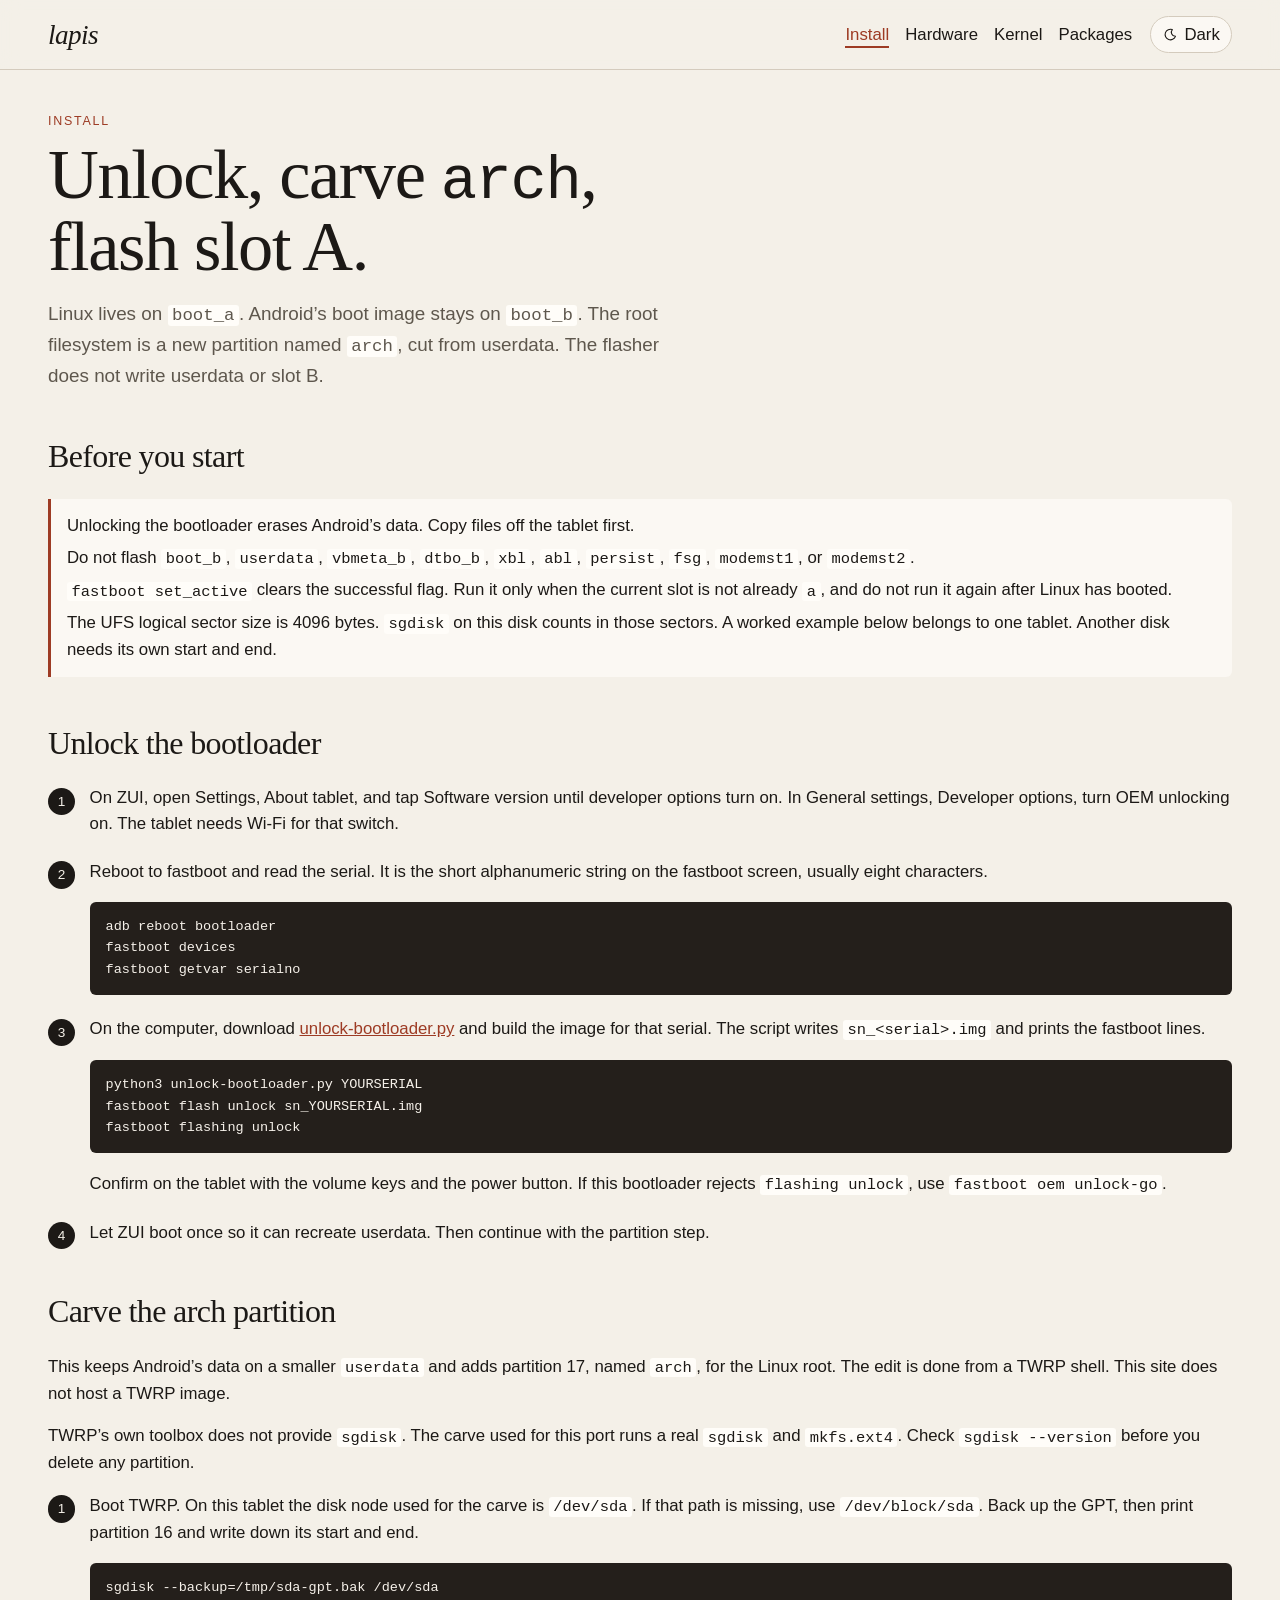
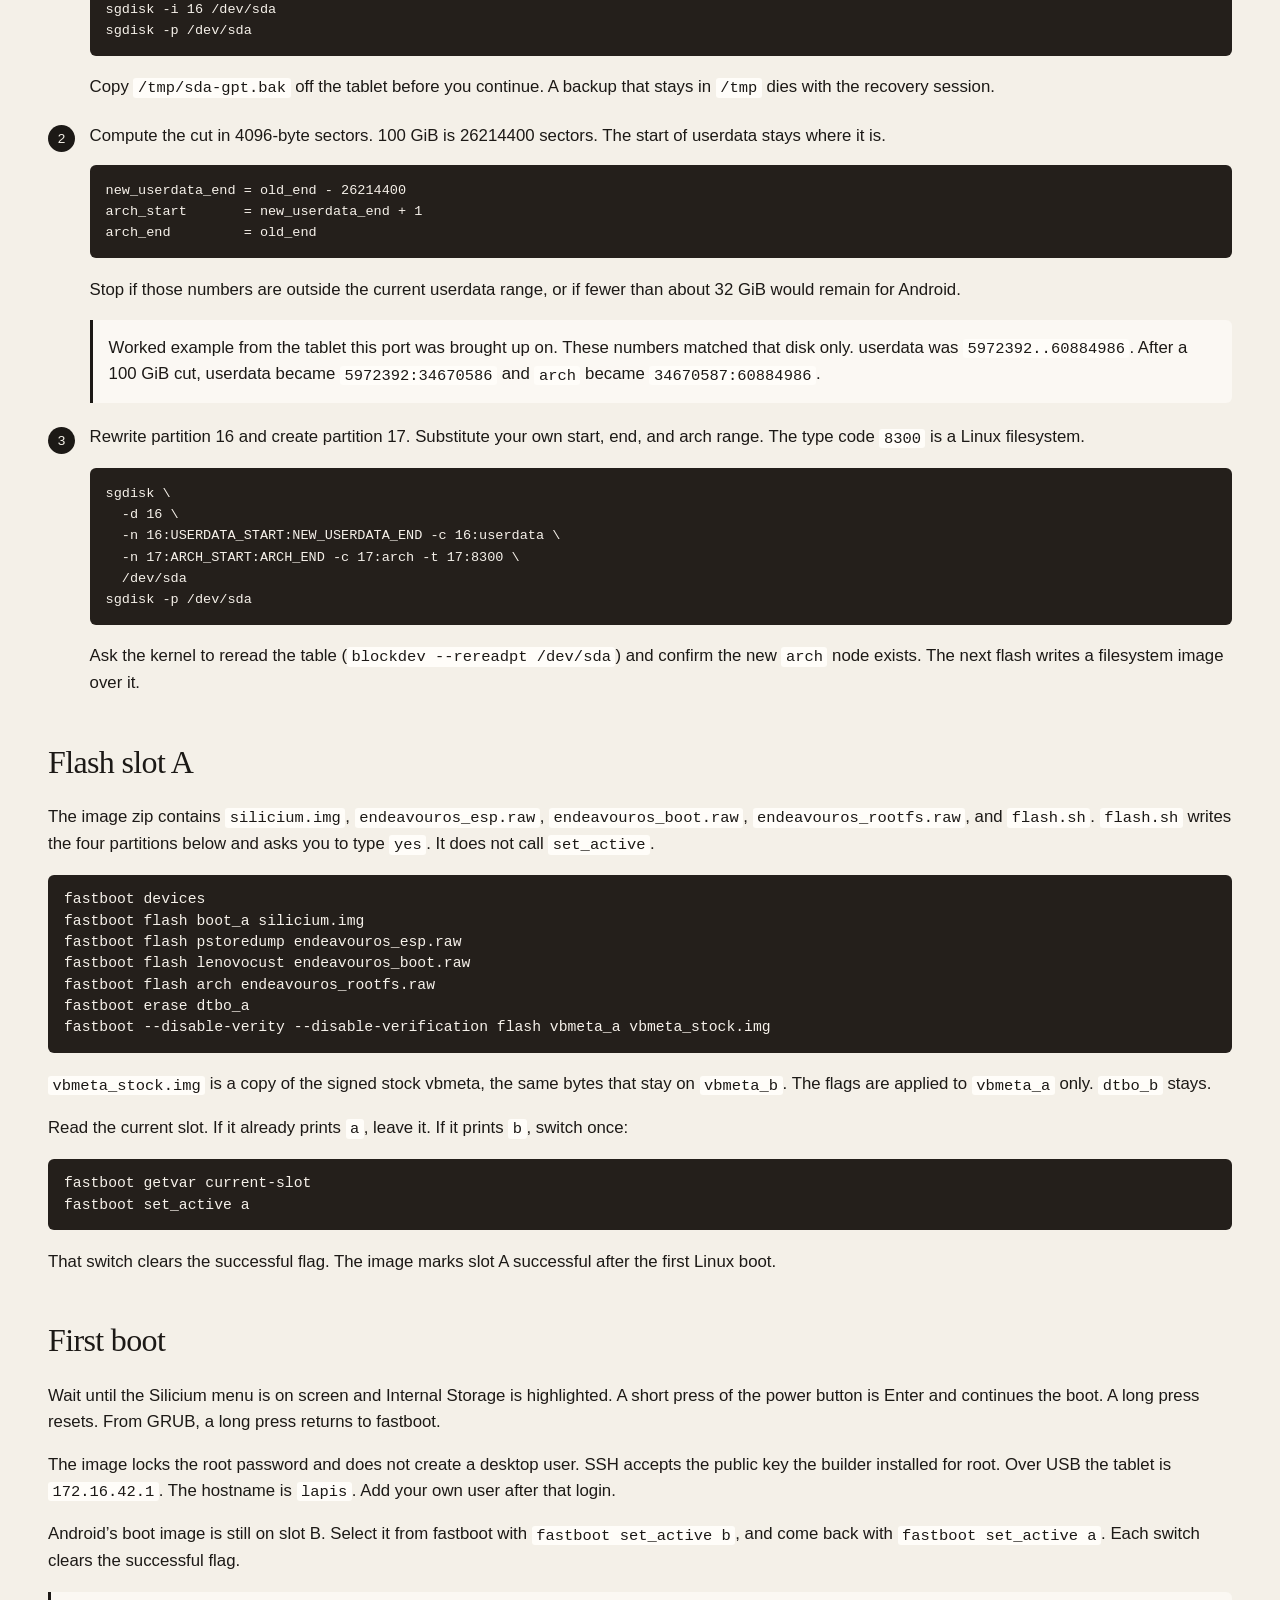
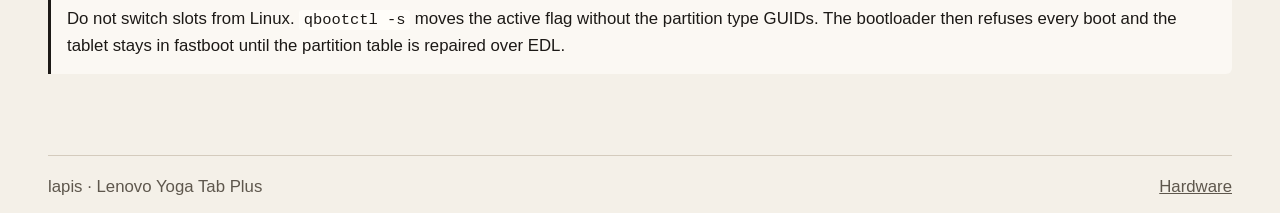
==== commit b4186f80: "Tell the install guide to switch slots only from fastboot." ====
--- a/guide.html
+++ b/guide.html
@@ -119,12 +119,13 @@
     <p>Read the current slot. If it already prints <code>a</code>, leave it. If it prints <code>b</code>, switch once:</p>
     <pre><code>fastboot getvar current-slot
 fastboot set_active a</code></pre>
-    <p>That switch clears the successful flag. The image marks slot A successful with <code>qbootctl -m</code> after the first Linux boot. Do not run <code>set_active</code> again.</p>
+    <p>That switch clears the successful flag. The image marks slot A successful after the first Linux boot.</p>
 
     <h2 id="first-boot">First boot</h2>
     <p>Wait until the Silicium menu is on screen and Internal Storage is highlighted. A short press of the power button is Enter and continues the boot. A long press resets. From GRUB, a long press returns to fastboot.</p>
     <p>The image locks the root password and does not create a desktop user. SSH accepts the public key the builder installed for root. Over USB the tablet is <code>172.16.42.1</code>. The hostname is <code>lapis</code>. Add your own user after that login.</p>
-    <p>Android’s boot image is still on slot B. From Linux, <code>qbootctl -s b</code> and a reboot select it. From fastboot, <code>fastboot set_active b</code> does the same, and it clears the successful flag on the way.</p>
+    <p>Android’s boot image is still on slot B. Select it from fastboot with <code>fastboot set_active b</code>, and come back with <code>fastboot set_active a</code>. Each switch clears the successful flag.</p>
+    <p class="note">Do not switch slots from Linux. <code>qbootctl -s</code> moves the active flag without the partition type GUIDs. The bootloader then refuses every boot and the tablet stays in fastboot until the partition table is repaired over EDL.</p>
   </main>
   <footer>
     <span>lapis · Lenovo Yoga Tab Plus</span>
--- a/css/site.css
+++ b/css/site.css
@@ -162,7 +162,7 @@
   font-size: 1.18rem;
 }
 
-.actions, .choices, .grid, .specs, .split {
+.actions, .choices, .grid, .specs {
   display: grid;
   gap: 1rem;
 }
@@ -194,7 +194,7 @@
 .button:hover { text-decoration: none; filter: brightness(1.05); }
 
 .choices { grid-template-columns: repeat(3, 1fr); margin-top: 2.2rem; }
-.choice, .card, .panel {
+.choice, .card {
   background: var(--card);
   border: 1px solid var(--line);
   border-radius: 8px;
@@ -231,10 +231,6 @@
 .grid { grid-template-columns: repeat(3, 1fr); margin-top: 1rem; }
 .card { padding: 1rem 1.05rem 1.1rem; }
 .card p { margin: 0.35rem 0 0; }
-
-.split { grid-template-columns: 1.3fr 0.9fr; margin-top: 1rem; }
-.panel { padding: 1rem 1.15rem 1.15rem; }
-.panel h2 { margin-top: 0; }
 
 ul { padding-left: 1.15rem; }
 li + li { margin-top: 0.28rem; }
@@ -288,6 +284,9 @@
   letter-spacing: 0.08em;
   text-transform: uppercase;
 }
+.status td:last-child { font-weight: 500; }
+.status .ok { color: var(--ok); }
+.status .down { color: var(--accent); }
 
 .steps { list-style: none; padding: 0; counter-reset: step; }
 .steps > li {
@@ -325,10 +324,10 @@
 footer a { color: var(--muted); }
 
 @media (max-width: 900px) {
-  .choices, .grid, .specs, .split { grid-template-columns: 1fr 1fr; }
+  .choices, .grid, .specs { grid-template-columns: 1fr 1fr; }
   h1 { max-width: none; }
 }
 @media (max-width: 640px) {
-  .choices, .grid, .specs, .split, .actions { grid-template-columns: 1fr; }
+  .choices, .grid, .specs, .actions { grid-template-columns: 1fr; }
   .bar { align-items: flex-start; flex-direction: column; }
 }
